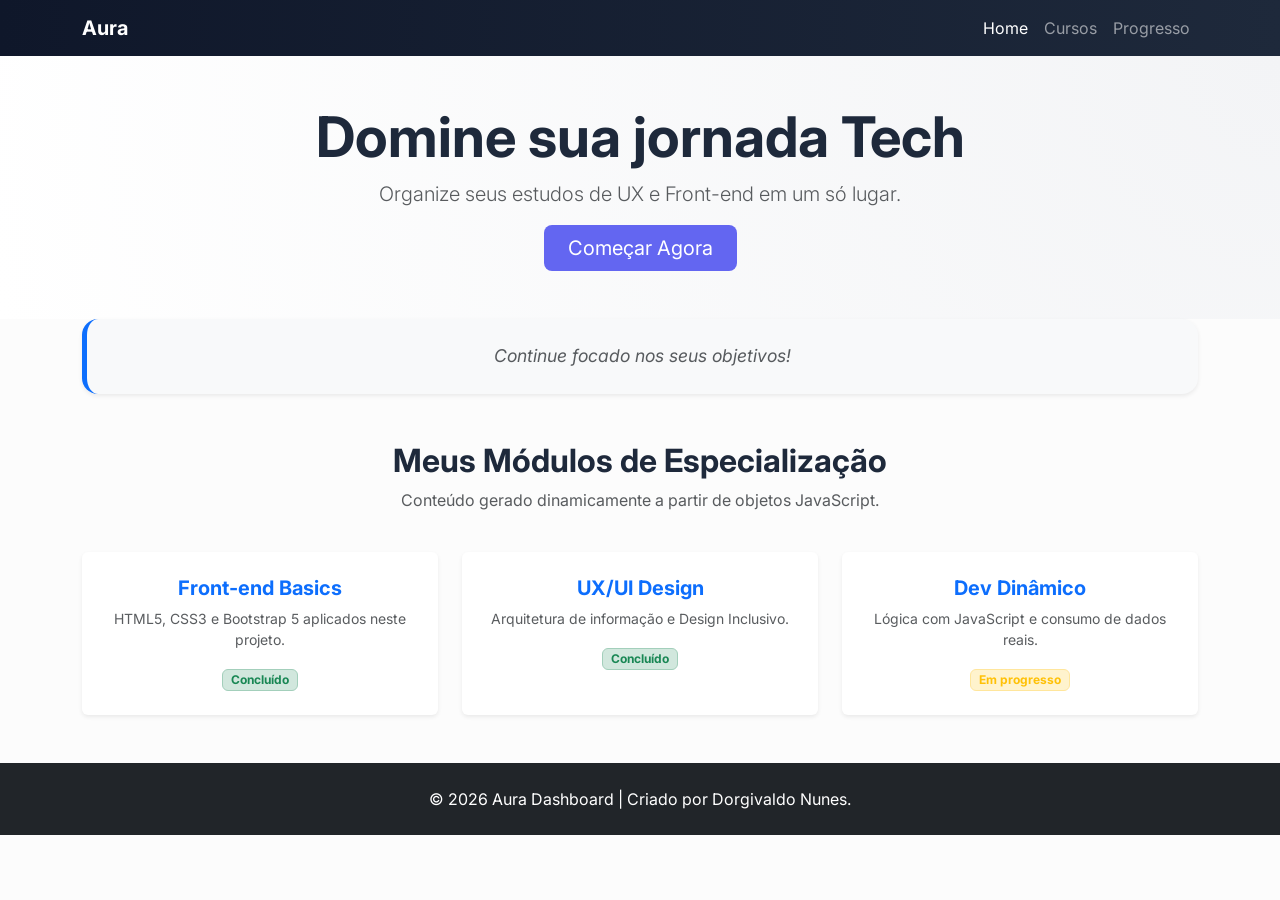
==== index.html @ c432e481 "Primeiro commit: Estrutura Aura Dashboard" ====
<!DOCTYPE html>
<html lang="pt-br">
<head>
    <meta charset="UTF-8">
    <meta name="viewport" content="width=device-width, initial-scale=1.0">
    <title>Aura | Minha Dashboard de Estudos</title>
    
    <link href="https://cdn.jsdelivr.net/npm/bootstrap@5.3.0/dist/css/bootstrap.min.css" rel="stylesheet">
    
    <link href="https://fonts.googleapis.com/css2?family=Inter:wght@400;700&display=swap" rel="stylesheet">
    <link rel="stylesheet" href="https://cdn.jsdelivr.net/npm/bootstrap-icons@1.11.1/font/bootstrap-icons.css">
    
    <link rel="stylesheet" href="assets/css/style.css">
</head>
<body>

    <nav class="navbar navbar-expand-lg navbar-dark bg-dark">
        <div class="container">
            <a class="navbar-brand fw-bold" href="#">Aura</a>
            <button class="navbar-toggler" type="button" data-bs-toggle="collapse" data-bs-target="#navbarNav">
                <span class="navbar-toggler-icon"></span>
            </button>
            <div class="collapse navbar-collapse" id="navbarNav">
                <ul class="navbar-nav ms-auto">
                    <li class="nav-item"><a class="nav-link active" href="#">Home</a></li>
                    <li class="nav-item"><a class="nav-link" href="#">Cursos</a></li>
                    <li class="nav-item"><a class="nav-link" href="#">Progresso</a></li>
                </ul>
            </div>
        </div>
    </nav>

    <main>
        <section class="hero-section text-center py-5">
            <div class="container">
                <h1 class="display-4 fw-bold">Domine sua jornada Tech</h1>
                <p class="lead text-muted">Organize seus estudos de UX e Front-end em um só lugar.</p>
                <button id="btnComeçar" class="btn btn-primary btn-lg px-4" aria-label="Iniciar interação com a dashboard">Começar Agora</button>
            </div>
        </section>

        <section class="container mb-5">
            <div class="p-4 bg-light rounded-4 border-start border-primary border-5 shadow-sm text-center">
                <p id="frase-api" class="fst-italic text-muted mb-0">"Carregando uma dose de inspiração..."</p>
                <small id="autor-api" class="fw-bold text-primary"></small>
            </div>
        </section>

        <section class="container my-5">
            <div class="row mb-4">
                <div class="col-12 text-center">
                    <h2 class="fw-bold">Meus Módulos de Especialização</h2>
                    <p class="text-muted">Conteúdo gerado dinamicamente a partir de objetos JavaScript.</p>
                </div>
            </div>

            <div id="container-cards" class="row g-4"></div>
        </section>
    </main>

    <footer class="bg-dark text-white text-center py-4">
        <div class="container">
            <p class="mb-0">&copy; 2026 Aura Dashboard | Criado por Dorgivaldo Nunes.</p>
        </div>
    </footer>

    <script src="https://cdn.jsdelivr.net/npm/bootstrap@5.3.0/dist/js/bootstrap.bundle.min.js"></script>
    <script src="assets/js/main.js"></script>
</body>
</html>
---- assets/css/style.css ----
/* Variáveis */
:root {
    --primary-color: #6366f1;
    --secondary-color: #a855f7;
    --dark-bg: #0f172a;
    --text-main: #1e293b;
}

body {
    font-family: 'Inter', sans-serif;
    color: var(--text-main);
    background-color: #fcfcfc;
}

/* ACESSIBILIDADE: Destaque para navegação via teclado */
a:focus, button:focus {
    outline: 3px solid var(--secondary-color);
    outline-offset: 2px;
}

.navbar {
    background: linear-gradient(90deg, var(--dark-bg) 0%, #1e293b 100%) !important;
}

.hero-section {
    padding: 100px 0;
    background: radial-gradient(circle at top right, #f3f4f6, #ffffff);
}

.btn-primary {
    background-color: var(--primary-color);
    border: none;
    transition: all 0.3s ease;
}

.btn-primary:hover {
    background-color: var(--secondary-color);
    transform: translateY(-2px);
    box-shadow: 0 10px 15px -3px rgba(99, 102, 241, 0.3);
}

/* Estilo para a frase da API */
#frase-api {
    font-size: 1.1rem;
    min-height: 1.5em;
}
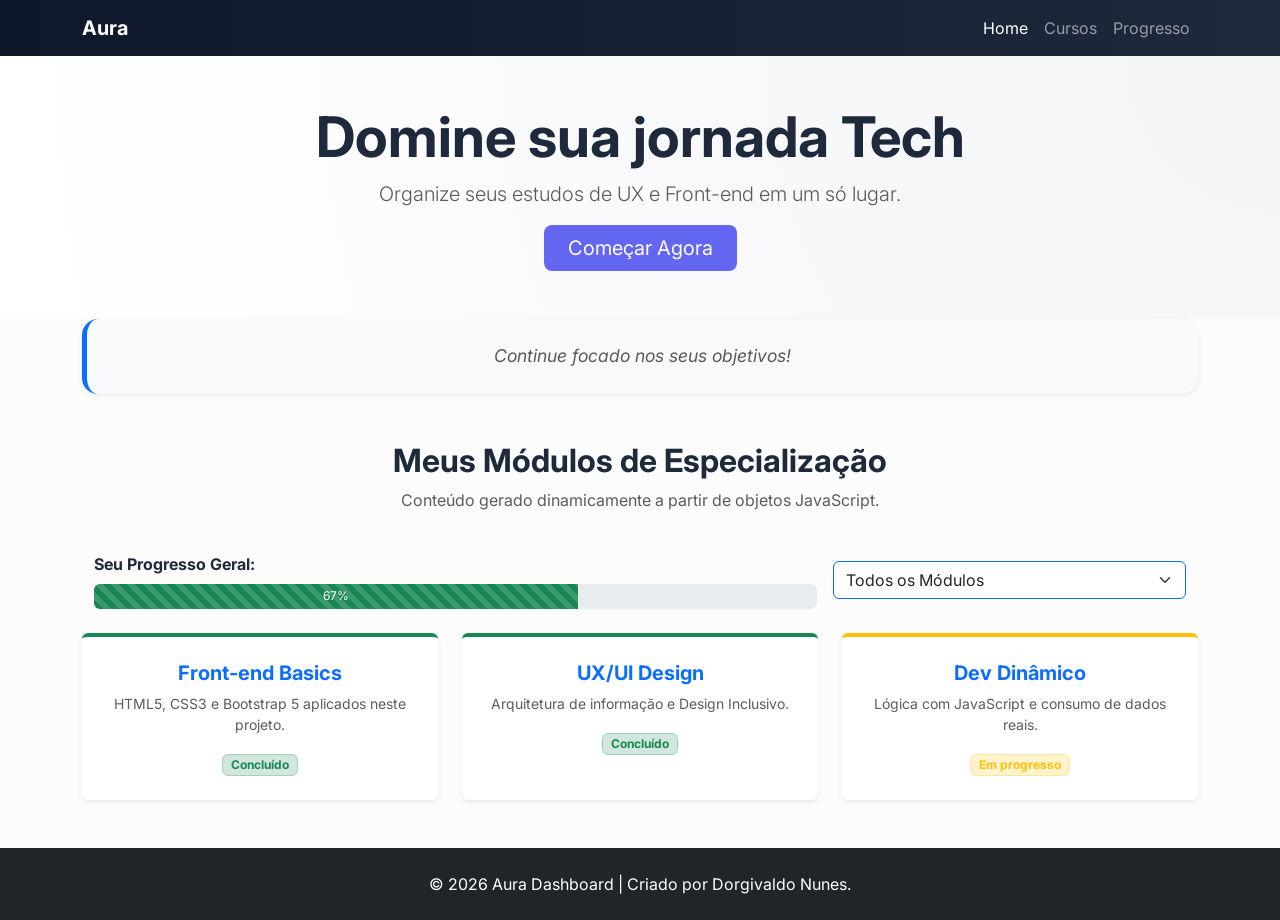
==== commit 6932c704: "Adicionando progresso e filtros" ====
--- a/index.html
+++ b/index.html
@@ -53,6 +53,23 @@
                     <p class="text-muted">Conteúdo gerado dinamicamente a partir de objetos JavaScript.</p>
                 </div>
             </div>
+            <section class="container mb-4">
+    <div class="row align-items-center g-3">
+        <div class="col-md-8">
+            <label class="fw-bold mb-2">Seu Progresso Geral:</label>
+            <div class="progress" style="height: 25px;">
+                <div id="barra-progresso" class="progress-bar progress-bar-striped progress-bar-animated bg-success" role="progressbar" style="width: 0%">0%</div>
+            </div>
+        </div>
+        <div class="col-md-4 text-md-end">
+            <select id="filtro-status" class="form-select border-primary">
+                <option value="todos">Todos os Módulos</option>
+                <option value="Concluído">Concluídos</option>
+                <option value="Em progresso">Em progresso</option>
+            </select>
+        </div>
+    </div>
+</section>
 
             <div id="container-cards" class="row g-4"></div>
         </section>
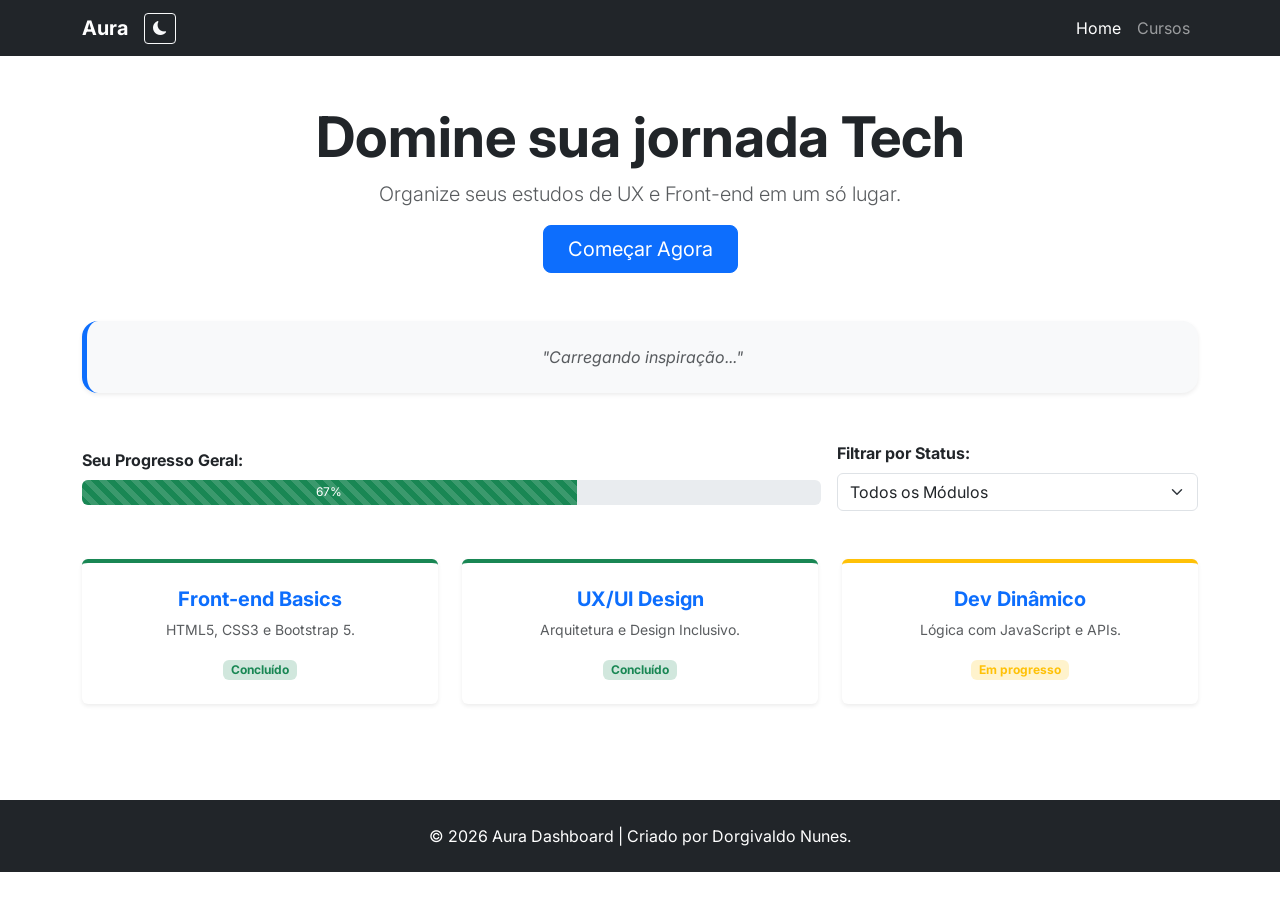
==== commit 920c0154: "Adicionado Dark Mode e Barra de Progresso" ====
--- a/index.html
+++ b/index.html
@@ -4,78 +4,70 @@
     <meta charset="UTF-8">
     <meta name="viewport" content="width=device-width, initial-scale=1.0">
     <title>Aura | Minha Dashboard de Estudos</title>
-    
     <link href="https://cdn.jsdelivr.net/npm/bootstrap@5.3.0/dist/css/bootstrap.min.css" rel="stylesheet">
-    
     <link href="https://fonts.googleapis.com/css2?family=Inter:wght@400;700&display=swap" rel="stylesheet">
     <link rel="stylesheet" href="https://cdn.jsdelivr.net/npm/bootstrap-icons@1.11.1/font/bootstrap-icons.css">
-    
     <link rel="stylesheet" href="assets/css/style.css">
 </head>
 <body>
-
     <nav class="navbar navbar-expand-lg navbar-dark bg-dark">
         <div class="container">
             <a class="navbar-brand fw-bold" href="#">Aura</a>
-            <button class="navbar-toggler" type="button" data-bs-toggle="collapse" data-bs-target="#navbarNav">
-                <span class="navbar-toggler-icon"></span>
-            </button>
+            <div class="ms-auto d-flex align-items-center">
+                <button id="dark-mode-toggle" class="btn btn-outline-light btn-sm me-3" aria-label="Alternar modo escuro">
+                    <i class="bi bi-moon-fill"></i>
+                </button>
+                <button class="navbar-toggler" type="button" data-bs-toggle="collapse" data-bs-target="#navbarNav">
+                    <span class="navbar-toggler-icon"></span>
+                </button>
+            </div>
             <div class="collapse navbar-collapse" id="navbarNav">
                 <ul class="navbar-nav ms-auto">
                     <li class="nav-item"><a class="nav-link active" href="#">Home</a></li>
                     <li class="nav-item"><a class="nav-link" href="#">Cursos</a></li>
-                    <li class="nav-item"><a class="nav-link" href="#">Progresso</a></li>
                 </ul>
             </div>
         </div>
     </nav>
 
-    <main>
-        <section class="hero-section text-center py-5">
-            <div class="container">
-                <h1 class="display-4 fw-bold">Domine sua jornada Tech</h1>
-                <p class="lead text-muted">Organize seus estudos de UX e Front-end em um só lugar.</p>
-                <button id="btnComeçar" class="btn btn-primary btn-lg px-4" aria-label="Iniciar interação com a dashboard">Começar Agora</button>
+    <main class="py-5">
+        <section class="container text-center mb-5">
+            <h1 class="display-4 fw-bold">Domine sua jornada Tech</h1>
+            <p class="lead text-muted">Organize seus estudos de UX e Front-end em um só lugar.</p>
+            <button id="btnComeçar" class="btn btn-primary btn-lg px-4">Começar Agora</button>
+        </section>
+
+        <section class="container mb-5">
+            <div class="p-4 bg-light rounded-4 border-start border-primary border-5 shadow-sm text-center">
+                <p id="frase-api" class="fst-italic text-muted mb-0">"Carregando inspiração..."</p>
             </div>
         </section>
 
         <section class="container mb-5">
-            <div class="p-4 bg-light rounded-4 border-start border-primary border-5 shadow-sm text-center">
-                <p id="frase-api" class="fst-italic text-muted mb-0">"Carregando uma dose de inspiração..."</p>
-                <small id="autor-api" class="fw-bold text-primary"></small>
+            <div class="row g-3 align-items-center">
+                <div class="col-md-8">
+                    <label class="fw-bold mb-2">Seu Progresso Geral:</label>
+                    <div class="progress" style="height: 25px;">
+                        <div id="barra-progresso" class="progress-bar progress-bar-striped progress-bar-animated bg-success" role="progressbar" style="width: 0%">0%</div>
+                    </div>
+                </div>
+                <div class="col-md-4">
+                    <label class="fw-bold mb-2">Filtrar por Status:</label>
+                    <select id="filtro-status" class="form-select">
+                        <option value="todos">Todos os Módulos</option>
+                        <option value="Concluído">Concluídos</option>
+                        <option value="Em progresso">Em progresso</option>
+                    </select>
+                </div>
             </div>
         </section>
 
-        <section class="container my-5">
-            <div class="row mb-4">
-                <div class="col-12 text-center">
-                    <h2 class="fw-bold">Meus Módulos de Especialização</h2>
-                    <p class="text-muted">Conteúdo gerado dinamicamente a partir de objetos JavaScript.</p>
-                </div>
-            </div>
-            <section class="container mb-4">
-    <div class="row align-items-center g-3">
-        <div class="col-md-8">
-            <label class="fw-bold mb-2">Seu Progresso Geral:</label>
-            <div class="progress" style="height: 25px;">
-                <div id="barra-progresso" class="progress-bar progress-bar-striped progress-bar-animated bg-success" role="progressbar" style="width: 0%">0%</div>
-            </div>
-        </div>
-        <div class="col-md-4 text-md-end">
-            <select id="filtro-status" class="form-select border-primary">
-                <option value="todos">Todos os Módulos</option>
-                <option value="Concluído">Concluídos</option>
-                <option value="Em progresso">Em progresso</option>
-            </select>
-        </div>
-    </div>
-</section>
-
+        <section class="container">
             <div id="container-cards" class="row g-4"></div>
         </section>
     </main>
 
-    <footer class="bg-dark text-white text-center py-4">
+    <footer class="bg-dark text-white text-center py-4 mt-5">
         <div class="container">
             <p class="mb-0">&copy; 2026 Aura Dashboard | Criado por Dorgivaldo Nunes.</p>
         </div>
--- a/assets/css/style.css
+++ b/assets/css/style.css
@@ -1,46 +1,41 @@
-/* Variáveis */
 :root {
     --primary-color: #6366f1;
-    --secondary-color: #a855f7;
-    --dark-bg: #0f172a;
-    --text-main: #1e293b;
+    --transition-speed: 0.3s;
 }
 
 body {
     font-family: 'Inter', sans-serif;
-    color: var(--text-main);
-    background-color: #fcfcfc;
+    transition: background-color var(--transition-speed), color var(--transition-speed);
 }
 
-/* ACESSIBILIDADE: Destaque para navegação via teclado */
-a:focus, button:focus {
-    outline: 3px solid var(--secondary-color);
-    outline-offset: 2px;
+/* Regras Dark Mode */
+body.dark-mode {
+    background-color: #0f172a;
+    color: #f8fafc;
 }
 
-.navbar {
-    background: linear-gradient(90deg, var(--dark-bg) 0%, #1e293b 100%) !important;
+body.dark-mode .card {
+    background-color: #1e293b;
+    color: #f8fafc;
+    border: 1px solid #334155;
 }
 
-.hero-section {
-    padding: 100px 0;
-    background: radial-gradient(circle at top right, #f3f4f6, #ffffff);
+body.dark-mode .bg-light {
+    background-color: #1e293b !important;
 }
 
-.btn-primary {
-    background-color: var(--primary-color);
-    border: none;
-    transition: all 0.3s ease;
+body.dark-mode .text-muted {
+    color: #94a3b8 !important;
 }
 
-.btn-primary:hover {
-    background-color: var(--secondary-color);
-    transform: translateY(-2px);
-    box-shadow: 0 10px 15px -3px rgba(99, 102, 241, 0.3);
+body.dark-mode .form-select {
+    background-color: #1e293b;
+    color: white;
+    border-color: #334155;
 }
 
-/* Estilo para a frase da API */
-#frase-api {
-    font-size: 1.1rem;
-    min-height: 1.5em;
+/* Acessibilidade - Foco */
+a:focus, button:focus {
+    outline: 3px solid var(--primary-color);
+    outline-offset: 2px;
 }
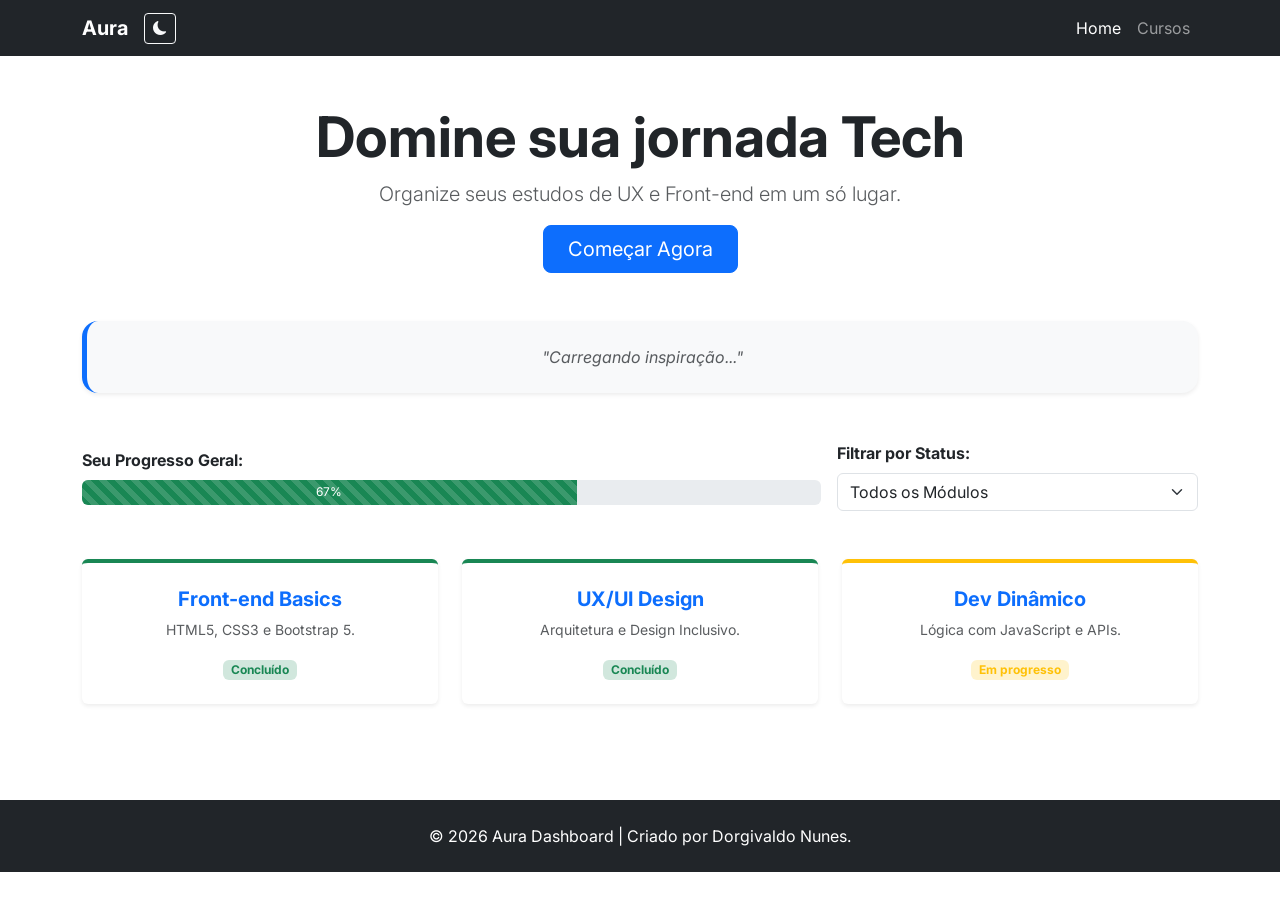
==== commit b410d571: "Corrigido botão de começar agora" ====
--- a/index.html
+++ b/index.html
@@ -34,7 +34,7 @@
         <section class="container text-center mb-5">
             <h1 class="display-4 fw-bold">Domine sua jornada Tech</h1>
             <p class="lead text-muted">Organize seus estudos de UX e Front-end em um só lugar.</p>
-            <button id="btnComeçar" class="btn btn-primary btn-lg px-4">Começar Agora</button>
+            <button id="btnComeçar" class="btn btn-primary btn-lg px-4" data-bs-toggle="modal" data-bs-target="#modalNome">Começar Agora</button>
         </section>
 
         <section class="container mb-5">
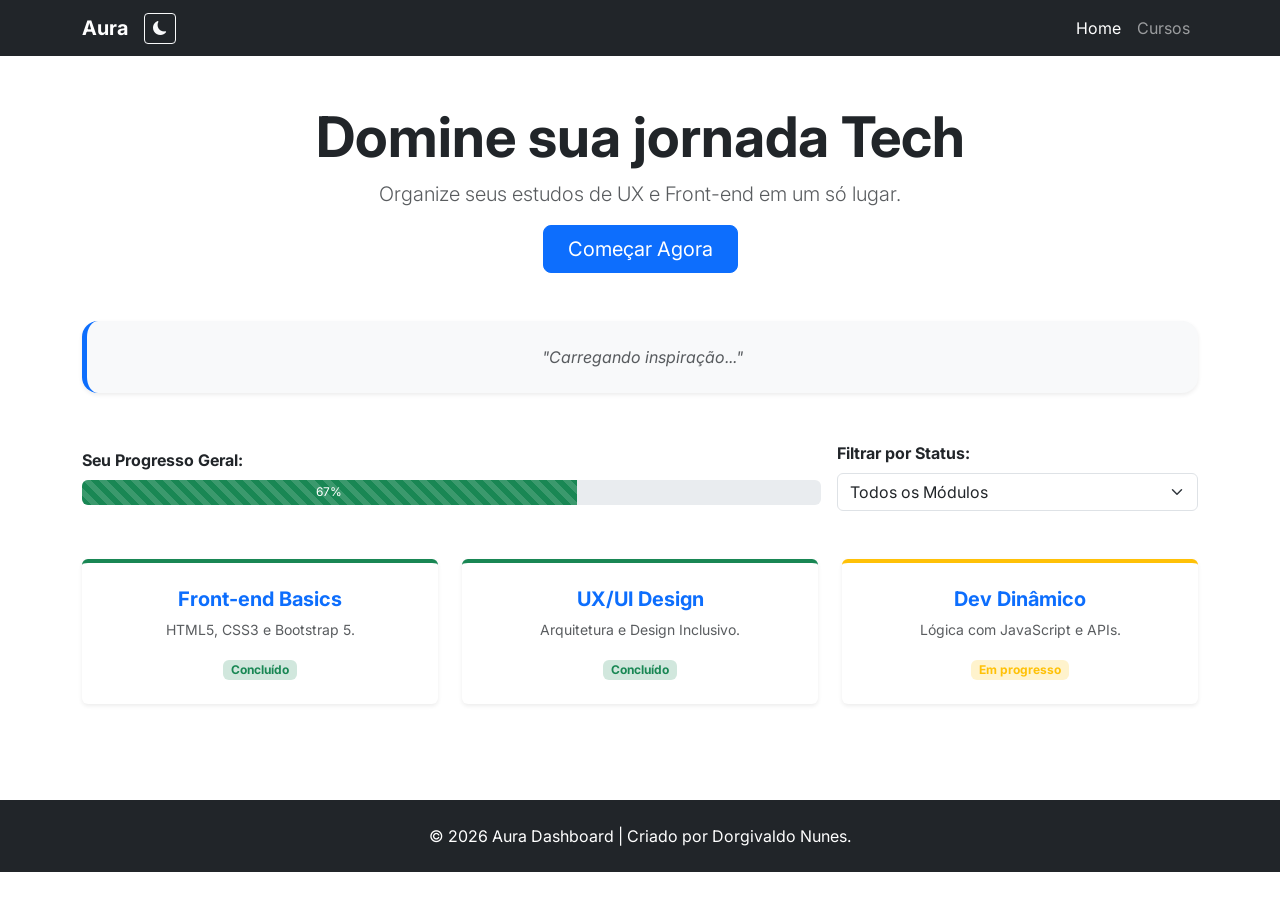
==== commit 8ce75eb0: "Fix: Melhorando legibilidade do modal no modo escuro" ====
--- a/index.html
+++ b/index.html
@@ -72,7 +72,24 @@
             <p class="mb-0">&copy; 2026 Aura Dashboard | Criado por Dorgivaldo Nunes.</p>
         </div>
     </footer>
-
+    <div class="modal fade" id="modalNome" tabindex="-1" aria-labelledby="modalNomeLabel" aria-hidden="true">
+    <div class="modal-dialog modal-dialog-centered">
+        <div class="modal-content">
+            <div class="modal-header">
+                <h5 class="modal-title fw-bold" id="modalNomeLabel">Bem-vindo ao Aura!</h5>
+                <button type="button" class="btn-close" data-bs-dismiss="modal" aria-label="Close"></button>
+            </div>
+            <div class="modal-body">
+                <p>Para personalizar sua experiência, como podemos te chamar?</p>
+                <input type="text" id="inputNomeUsuario" class="form-control form-control-lg" placeholder="Digite seu nome...">
+            </div>
+            <div class="modal-footer">
+                <button type="button" class="btn btn-secondary" data-bs-dismiss="modal">Pular</button>
+                <button type="button" id="btnSalvarNome" class="btn btn-primary px-4">Salvar e Iniciar</button>
+            </div>
+        </div>
+    </div>
+</div>
     <script src="https://cdn.jsdelivr.net/npm/bootstrap@5.3.0/dist/js/bootstrap.bundle.min.js"></script>
     <script src="assets/js/main.js"></script>
 </body>
--- a/assets/css/style.css
+++ b/assets/css/style.css
@@ -38,4 +38,36 @@
 a:focus, button:focus {
     outline: 3px solid var(--primary-color);
     outline-offset: 2px;
+}
+
+/* Ajustes para o Modal no Modo Escuro */
+body.dark-mode .modal-content {
+    background-color: #1e1e1e; /* Fundo escuro para o modal */
+    color: #ffffff;            /* Texto branco para o corpo e títulos */
+    border: 1px solid #333;
+}
+
+body.dark-mode .modal-header, 
+body.dark-mode .modal-footer {
+    border-color: #333;        /* Cor das linhas divisórias */
+}
+
+body.dark-mode .modal-header .btn-close {
+    filter: invert(1) grayscale(100%) brightness(200%); /* Deixa o 'X' de fechar branco */
+}
+
+body.dark-mode .modal-body p,
+body.dark-mode .modal-title {
+    color: #ffffff !important; /* Garante que o texto fique legível */
+}
+
+/* Ajuste do campo de input para não ficar com fundo branco brilhante */
+body.dark-mode .modal-body .form-control {
+    background-color: #2b2b2b;
+    border-color: #444;
+    color: #fff;
+}
+
+body.dark-mode .modal-body .form-control::placeholder {
+    color: #aaa;
 }
